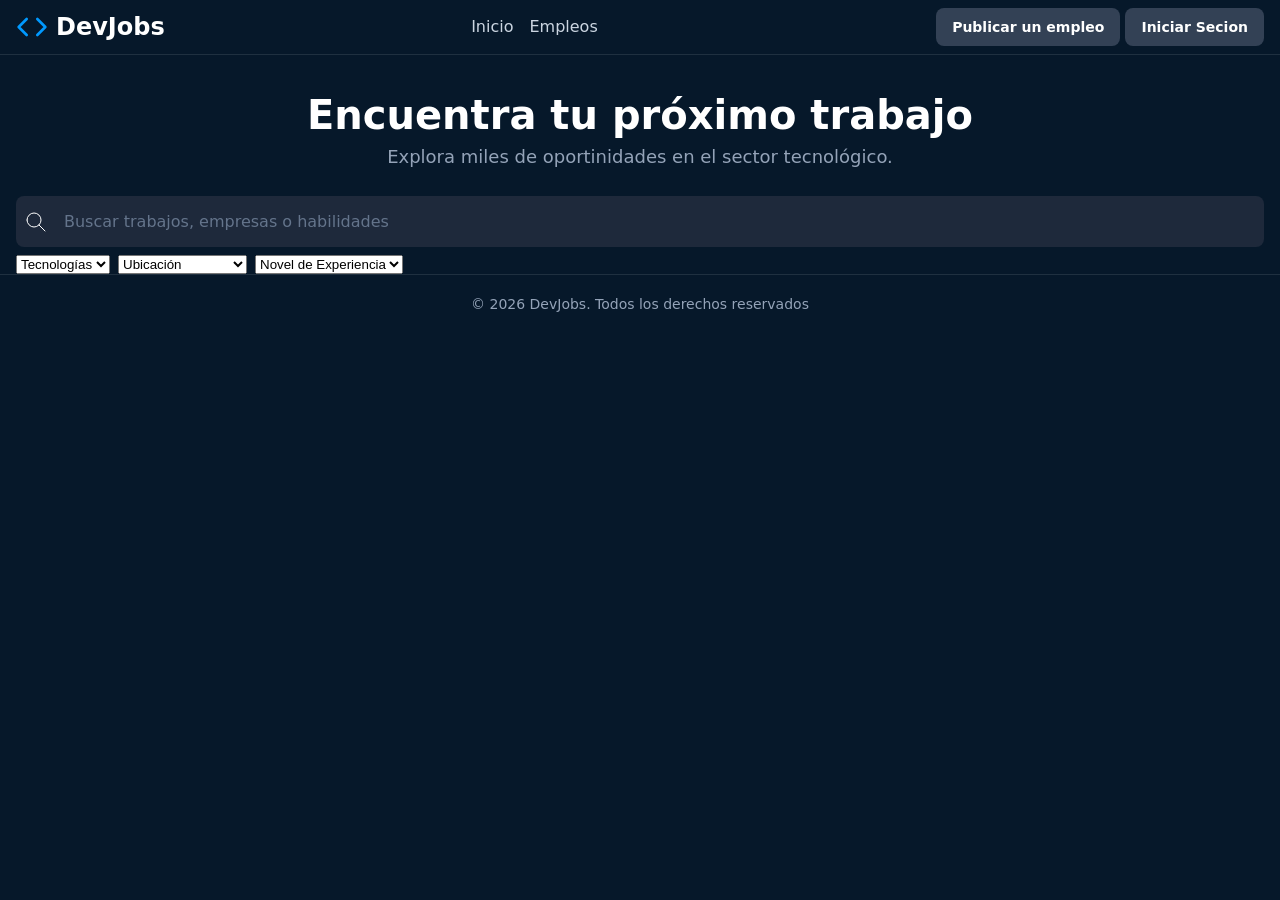
==== empleos.html @ 07853315 "Empezando la pagina de empleos." ====
<!DOCTYPE html>
<html lang="en">

<head>
    <meta charset="UTF-8">
    <meta name="viewport" content="width=device-width, initial-scale=1.0">
    <title>DevJobs - Empleos</title>
    <meta name="description" content="Listado con empleos y filtros para encontrar el trabajo de tus sueños." />
    <link rel="stylesheet" href="styles.css">
</head>

<body>
    <header>
        <h1>
            <svg fill="none" stroke="currentColor" stroke-linecap="round" stroke-linejoin="round" stroke-width="2"
                viewBox="0 0 24 24" xmlns="http://www.w3.org/2000/svg">
                <polyline points="16 18 22 12 16 6"></polyline>
                <polyline points="8 6 2 12 8 18"></polyline>
            </svg>
            DevJobs
        </h1>

        <nav>
            <a href="">Inicio</a>
            <a href="">Empleos</a>
            <a href=""></a>
            <a href=""></a>
        </nav>

        <div>
            <a href="">Publicar un empleo</a>
            <a href="">Iniciar Secion</a>
        </div>
    </header>

    <main>
        <section class="jobs-search">
            <h1>Encuentra tu próximo trabajo</h1>
            <p>Explora miles de oportinidades en el sector tecnológico.</p>
            <form role="search" action="">
                <div class="search-bar">
                    <svg xmlns="http://www.w3.org/2000/svg" width="24" height="24" viewBox="0 0 24 24" fill="none"
                        stroke="currentColor" stroke-width="1" stroke-linecap="round" stroke-linejoin="round"
                        class="icon icon-tabler icons-tabler-outline icon-tabler-search">
                        <path stroke="none" d="M0 0h24v24H0z" fill="none" />
                        <path d="M3 10a7 7 0 1 0 14 0a7 7 0 1 0 -14 0" />
                        <path d="M21 21l-6 -6" />
                    </svg>
                    <input required type="text" placeholder="Buscar trabajos, empresas o habilidades">
                </div>
                <div class="search-filters">
                    <select name="technology" id="technology">
                        <option value="">Tecnologías</option>
                        <option value="javascript">JavaScript</option>
                        <option value="python">Python</option>
                        <option value="java">Java</option>
                        <option value="react">React</option>
                        <option value="nodejs">Node.js</option>
                    </select>
                    <select name="location" id="location">
                        <option value="">Ubicación</option>
                        <option value="remoto">Remoto</option>
                        <option value="cdmx">Ciudad de Mexico</option>
                        <option value="guadalajara">Guadalajara</option>
                        <option value="monterrey">Monterrey</option>
                        <option value="barcelona">Barcelona</option>
                    </select>
                    <select name="experience-level" id="experience-level">
                        <option value="">Novel de Experiencia</option>
                        <option value="javascript">Junior</option>
                        <option value="python">Mid-level</option>
                        <option value="java">Senior</option>
                        <option value="react">Lead</option>
                    </select>
                </div>
            </form>
        </section>
    </main>

    <footer>
        <small> &copy; 2026 DevJobs. Todos los derechos reservados </small>
    </footer>
</body>

</html>
---- styles.css ----
* {
    margin: 0;
    padding: 0;
    box-sizing: border-box;
}






:root {
    --primary: #3b4550;
    --primary-dark: #0a3d66;
    --primary-hover: #0d5ba8;
    --primary-light: #09f;
    --background: #06182a;
    --text-primary: #ffffff;
    --text-secondary: #cbd5e1;
    --text-muted: #94a3b8;
    --border: rgba(255, 255, 255, 0.1);
    --card-bg: #1e293b;
    --shadow: rgba(0, 0, 0, 0.3);
    --input-bg: #1e293b;
    --hsla-example: hsla(210, 100%, 56%, 1);
}










@font-face {
    font-family: 'Inter Variable';
    font-style: normal;
    font-display: swap;
    font-weight: 100 900;
    src: url(https://cdn.jsdelivr.net/fontsource/fonts/inter:vf@latest/latin-wght-normal.woff2) format('woff2-variations');
    unicode-range: U+0000-00FF, U+0131, U+0152-0153, U+02BB-02BC, U+02C6, U+02DA, U+02DC, U+0304, U+0308, U+0329, U+2000-206F, U+20AC, U+2122, U+2191, U+2193, U+2212, U+2215, U+FEFF, U+FFFD;
}










body {
    font-family: system-ui;
    background-color: var(--background);
    color: var(--text-primary);
    min-height: 100vh;
    display: flex;
    flex-direction: column;
    line-height: 1.6;
}













/* Títulos principales */
h1 {
    font-size: 1.5rem;
    line-height: 1.2;
    text-wrap: balance;
    display: flex;
    align-items: center;
    gap: 0.5rem;

    svg {
        width: 2rem;
        height: 2rem;
        color: var(--primary-light);
    }
}

h1+p {
    text-wrap: balance;
    margin-bottom: 2rem
}

/* Header */
header {
    border-bottom: 1px solid var(--border);
    background: var(--background);
    padding: .5rem 1rem;
    display: flex;
    align-items: center;
    justify-content: space-between;
    gap: 2rem;

    h2 {
        font-size: 1.25rem;
        font-weight: 700;
        color: var(--text-primary);
    }
}

/* Navegación del header a otras páginas */
nav {
    align-items: center;
    gap: 1rem;
    display: flex;

    a {
        text-decoration: none;
        color: var(--text-secondary);
        transition: color 0.2s;
        font-weight: 500;

        &:hover,
        &:focus {
            color: var(--primary);
            outline: none;
        }
    }
}

/* Botones del Header */
header div a {
    padding: 0.5rem 1rem;
    border-radius: 0.5rem;
    background-color: #334155;
    color: var(--text-primary);
    display: inline-block;
    font-size: 0.875rem;
    font-weight: 700;
    text-decoration: none;
    /* TODO */
}

/* Hero */
main>section:nth-child(1) {
    height: 500px;
    text-align: center;
    display: flex;
    flex-direction: column;
    justify-content: center;
    align-items: center;

    h1 {
        padding-top: 36px;
    }

    &>img {
        position: absolute;
        width: 100%;
        height: 100%;
        object-fit: cover;
        z-index: -1;
        left: 0;
        right: 0;
        mask-image: linear-gradient(to bottom, rgba(16, 25, 34, 1) 5%, rgba(16, 25, 34, 0) 80%);
    }
}

/* Formulario de Búsqueda */
form {
    max-width: 42rem;
    width: 100%;
    margin: 0 auto;
    padding-inline: 1rem;
}

form>div {
    display: flex;
    align-items: center;
    background-color: var(--input-bg);
    border-radius: 0.5rem;
    box-shadow: 0 10px 15px -3px var(--shadow);
    padding: 0.5rem;
    gap: 0.5rem;
}

form span {
    padding-left: 0.75rem;
    color: var(--text-muted);
    display: flex;
    align-items: center;
    flex-shrink: 0;
}

form input[type="text"] {
    flex: 1;
    background: transparent;
    border: none;
    outline: none;
    color: var(--text-primary);
    padding: 0.75rem 0.5rem;
    font-size: 1rem;
    font-family: inherit;
}

form input[type="text"]::placeholder {
    color: #64748b;
}

button {
    padding: 0.75rem 1.5rem;
    border-radius: 0.5rem;
    background-color: var(--primary);
    color: white;
    font-weight: 400;
    border: none;
    cursor: pointer;
    transition: all 0.2s;
    font-family: inherit;
    font-size: 1rem;
    white-space: nowrap;

    &:hover,
    /* pseudo-clase que significa que el ratón está encima */
    &:focus {
        /* pseudo-clase que significa que el elemento tiene el foco */
        background-color: var(--primary-hover);
        outline: 2px solid white;
        outline-offset: 2px;
    }

    &:active {
        transform: scale(0.90)
    }

    &:disabled {
        opacity: .5;
        pointer-events: none;
    }
}

/* Features Section */
main>section:nth-child(2) {
    padding-inline: 1rem;
    background-color: var(--background);
    padding-top: 2rem;

    &>header {
        gap: 2px;
        flex-direction: column;

        h2 {
            margin-bottom: 0;
        }

        p {
            opacity: .75;
        }
    }

    &>div {
        max-width: 1280px;
        margin: 0 auto;
    }
}

main>section:nth-child(2) h2 {
    font-size: 1.875rem;
    font-weight: 700;
    color: var(--text-primary);
    margin-bottom: 1rem;
}

main>section:nth-child(2)>div>div:first-child>p {
    font-size: 1.125rem;
    color: var(--text-muted);
    max-width: 42rem;
    margin: 0 auto;
}

/* Grid de Features */
main>section:nth-child(2) footer {
    display: grid;
    grid-template-columns: repeat(auto-fit, minmax(280px, 1fr));
    gap: 16px
}

/* Feature Cards */
/* article {
    background-color: var(--card-bg);
    padding: 2rem;
    margin-bottom: 16px;
    border-radius: 0.5rem;                   
    box-shadow: 0px 1px 3px 0 var(--shadow); 

    svg {
        color: var(--primary-light);          
        background: rgba(0, 153, 255, 0.3);  
        border-radius: 9999px;               
        width: 64px;                         
        height: 64px;                        
        padding: 16px;                       
    }

    h3 {
        font-weight: 500;
    }

    p {
        color: var(--text-muted);
    }
} */

/* Footer */
footer {
    background-color: var(--background);
    border-top: 1px solid var(--border);
    text-align: center;
    padding: 16px;

    small {
        color: var(--text-muted);
        font-size: 0.875rem;
    }
}

article {
    background-color: var(--card-bg);
    padding: 2rem;
    margin-bottom: 16px;
    border-radius: 0.5rem;
    box-shadow: 0px 1px 3px 0px rgba(0, 0, 0, 0.5);

    svg {
        color: var(--primary-light);
        background: rgba(0, 153, 255, .3);
        width: 64px;
        height: 64px;
        border-radius: 100%;
        padding: 16px;
    }

    p {
        color: var(--text-muted);
    }

    h3 {
        font-weight: 500;
    }
}

/*Página empleos*/
.jobs-search {
    margin: 0;
    padding: 0;
    height: auto !important;

    h1 {
        font-size: 2.5rem;
        margin-bottom: 0.25rem;
    }

    p {
        font-size: 1.125rem;
        color: var(--text-muted);
        margin-bottom: 1.5rem;
    }

    .search-bar {
        background: var(--input-bg);
        padding: 0.25rem 0.5rem;
    }

    .search-filters {
        display: flex;
        flex-wrap: wrap;
        margin-top: 0.5rem;
    }

    form {
        width: 100%;
        max-width: 1280px;
    }

    form div {
        background: none;
        box-shadow: none;
        padding: 0;
    }
}
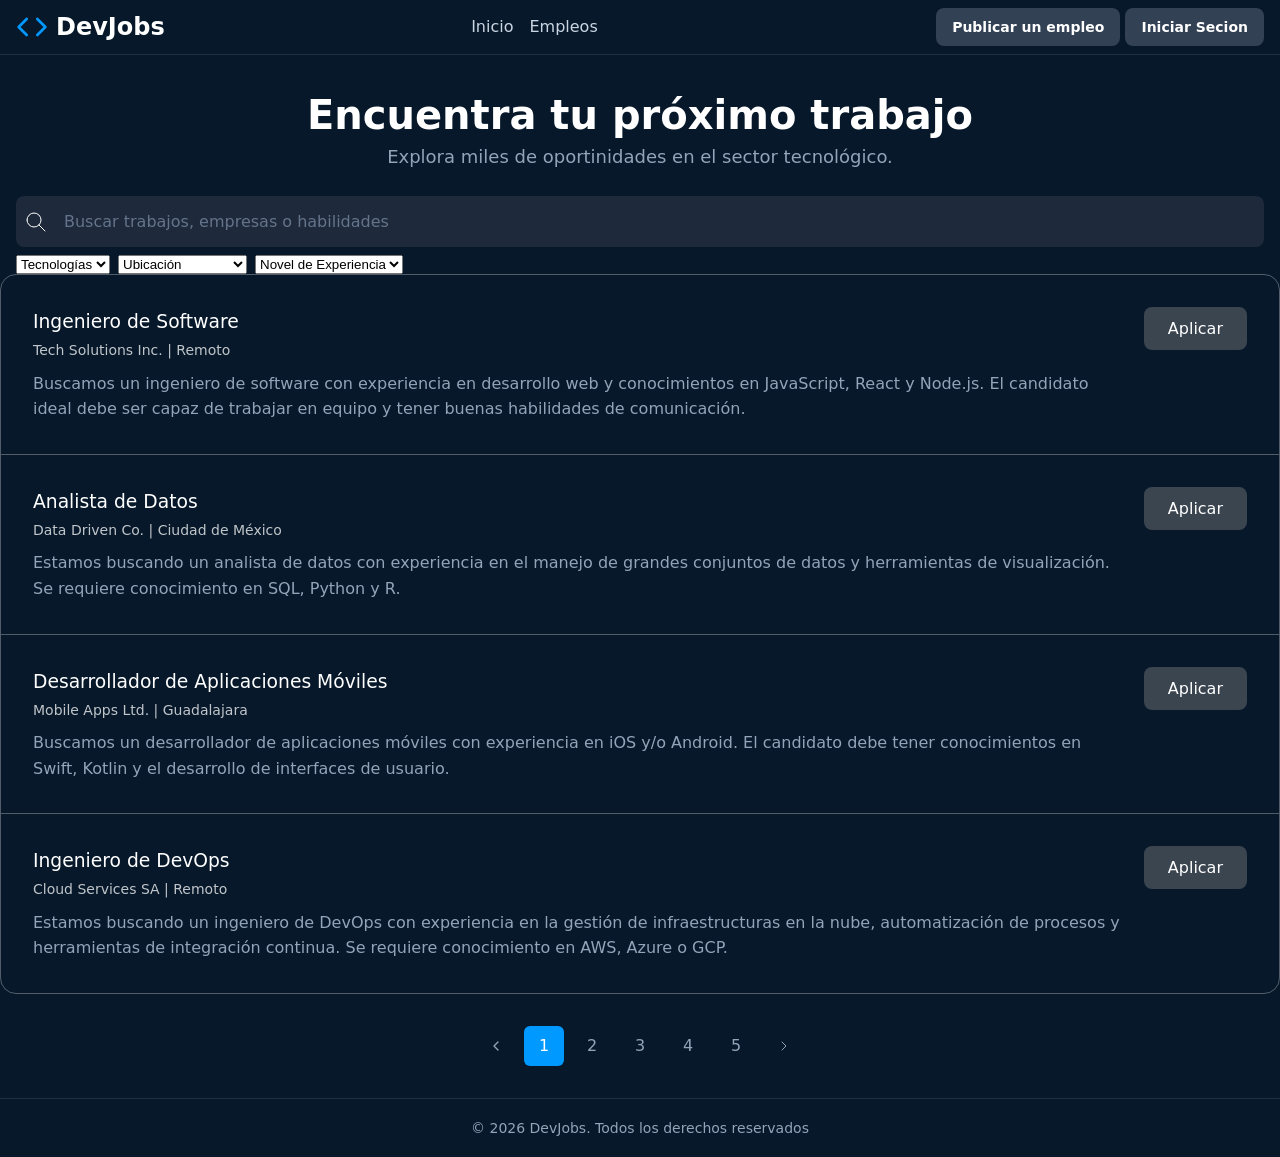
==== commit 9d0f9898: "Paginacion en la pagina empleos." ====
--- a/empleos.html
+++ b/empleos.html
@@ -75,8 +75,81 @@
                 </div>
             </form>
         </section>
+        <div class="jobs-listings">
+            <article class="job-listing-card">
+                <div>
+                    <h3>Ingeniero de Software</h3>
+                    <small>Tech Solutions Inc. | Remoto</small>
+                    <p>
+                        Buscamos un ingeniero de software con experiencia en desarrollo web y conocimientos en
+                        JavaScript, React y Node.js. El candidato ideal debe ser capaz de trabajar en equipo y tener
+                        buenas habilidades de comunicación.
+                    </p>
+                </div>
+                <button class="button-apply-job" id="boton-importante">Aplicar</button>
+            </article>
+
+            <article class="job-listing-card">
+                <div>
+                    <h3>Analista de Datos</h3>
+                    <small>Data Driven Co. | Ciudad de México</small>
+                    <p>
+                        Estamos buscando un analista de datos con experiencia en el manejo de grandes conjuntos de
+                        datos y herramientas de visualización. Se requiere conocimiento en SQL, Python y R.
+                    </p>
+                </div>
+                <button class="button-apply-job">Aplicar</button>
+            </article>
+
+            <article class="job-listing-card">
+                <div>
+                    <h3>Desarrollador de Aplicaciones Móviles</h3>
+                    <small>Mobile Apps Ltd. | Guadalajara</small>
+                    <p>
+                        Buscamos un desarrollador de aplicaciones móviles con experiencia en iOS y/o Android. El
+                        candidato debe tener conocimientos en Swift, Kotlin y el desarrollo de interfaces de
+                        usuario.
+                    </p>
+                </div>
+                <button class="button-apply-job">Aplicar</button>
+            </article>
+
+            <article class="job-listing-card">
+                <div>
+                    <h3>Ingeniero de DevOps</h3>
+                    <small>Cloud Services SA | Remoto</small>
+                    <p>
+                        Estamos buscando un ingeniero de DevOps con experiencia en la gestión de infraestructuras en
+                        la nube, automatización de procesos y herramientas de integración continua. Se requiere
+                        conocimiento en AWS, Azure o GCP.
+                    </p>
+                </div>
+                <button class="button-apply-job">Aplicar</button>
+            </article>
+        </div>
     </main>
-
+    <nav class="pagination">
+        <a href="#">
+            <svg width="16" height="16" viewBox="0 0 24 24" fill="none" stroke="currentColor" stroke-width="2"
+                stroke-linecap="round" stroke-linejoin="round">
+                <path stroke="none" d="M0 0h24v24H0z" fill="none" />
+                <path d="M15 6l-6 6l6 6" />
+            </svg>
+        </a>
+        <a class="is-active" href="#">1</a>
+        <a href="#">2</a>
+        <a href="#">3</a>
+        <a href="#">4</a>
+        <a href="#">5</a>
+        <a href="#">
+            <svg width="16" height="16" viewBox="0 0 24 24" fill="none" stroke="currentColor" stroke-width="1.5"
+                stroke-linecap="round" stroke-linejoin="round"
+                class="icon icon-tabler icons-tabler-outline icon-tabler-chevron-right">
+                <path stroke="none" d="M0 0h24v24H0z" fill="none" />
+                <path d="M9 6l6 6l-6 6" />
+            </svg>
+        </a>
+    </nav>
     <footer>
         <small> &copy; 2026 DevJobs. Todos los derechos reservados </small>
     </footer>
--- a/styles.css
+++ b/styles.css
@@ -391,4 +391,70 @@
         box-shadow: none;
         padding: 0;
     }
+}
+
+/*Estilos para resultados de búsqueda*/
+.jobs-listings {
+    border: 1px solid rgba(255, 255, 255, 0.3);
+    border-radius: 1rem;
+
+    article {
+        background: none;
+        box-shadow: none;
+        border-radius: 0;
+        border-bottom: 1px solid rgba(255, 255, 255, 0.3);
+        margin: 0;
+
+        display: flex;
+        align-items: start;
+        gap: 1rem;
+
+        small {
+            font-size: 0.875rem;
+            opacity: 0.75;
+        }
+
+        p {
+            margin-top: 0.5rem;
+        }
+
+        &:last-child {
+            border-bottom: none;
+        }
+    }
+}
+
+/*Estilos de paginación en la página de empleos*/
+.pagination {
+    display: flex;
+    justify-content: center;
+    gap: 0.5rem;
+    margin-block: 2rem;
+
+    a {
+        display: flex;
+        align-items: center;
+        justify-content: center;
+        width: 2.5rem;
+        height: 2.5rem;
+        text-decoration: none;
+        color: var(--text-muted);
+        border-radius: 0.375rem;
+        transition: all 0.3s;
+
+        &:hover,
+        &:focus {
+            background-color: #fff;
+        }
+
+        &:active {
+            transform: scale(0.9);
+        }
+
+        &.is-active {
+            background-color: var(--primary-light);
+            color: white;
+            pointer-events: none;
+        }
+    }
 }
